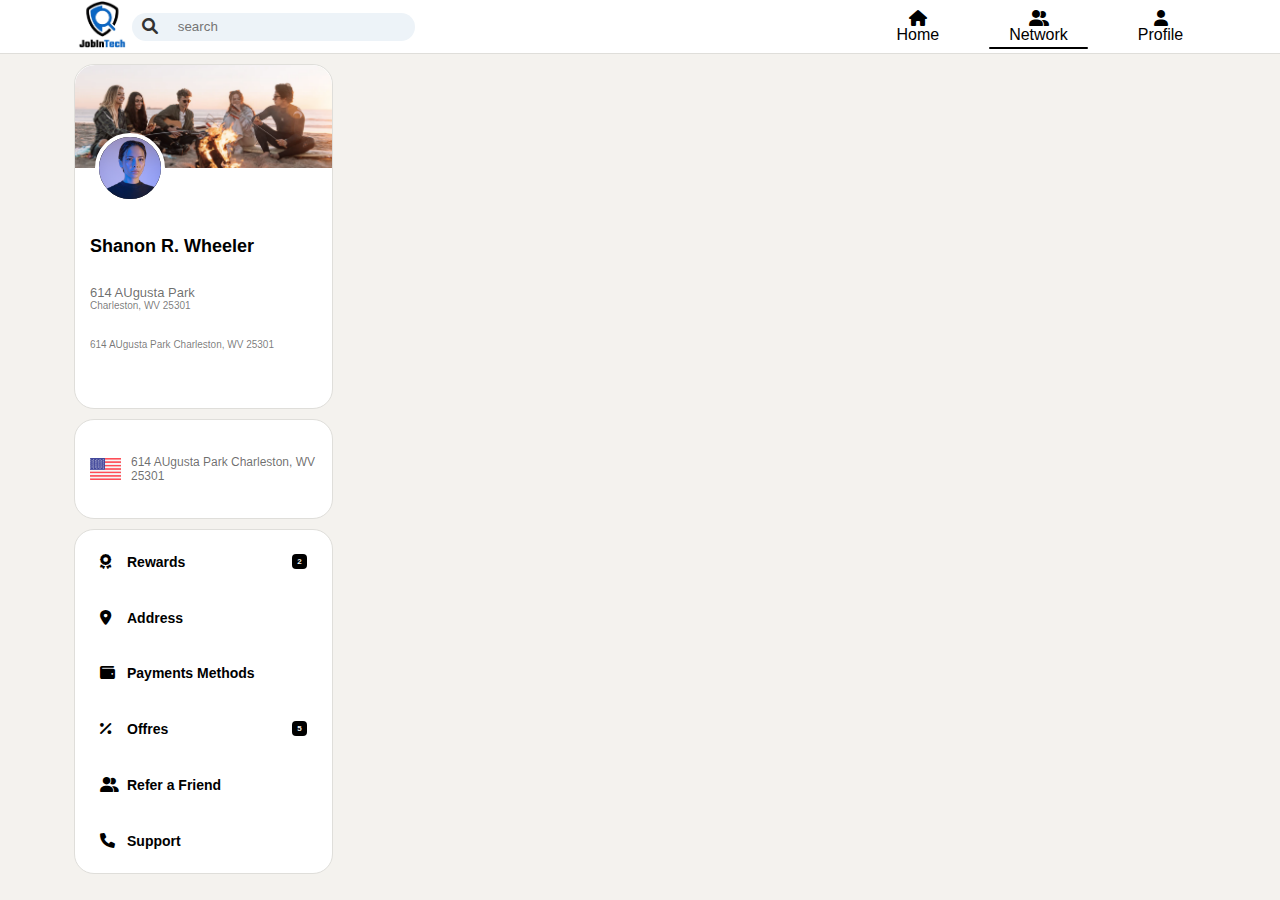
==== pages/network.html @ 42af4182 "add featurs to other pages" ====
<!DOCTYPE html>
<html lang="en">
  <head>
    <meta charset="UTF-8">
    <meta name="viewport" content="width=device-width, initial-scale=1.0">
    <title>JoblnTech</title>
    <!-- link -->
    <link rel="stylesheet" href="../assest/css/style.css">

    <!-- link local -->
    <link rel="stylesheet" href="../assest/css/network.css">

    <!-- link icons -->
     <link rel="shortcut icon" href="../assest/images/logo banner.png" type="image/x-icon">
    <link rel="stylesheet"
      href="https://cdnjs.cloudflare.com/ajax/libs/font-awesome/6.0.0-beta3/css/all.min.css">

  </head>
  <body>
  
    <div class="grid-container">

      <nav class="header">
        <div class="logo-search">
          <a href="../index.html"><img src="../assest/images/logo banner.png"
              alt="JoblnTech"></a>
          <div class="search-area">
            <label for="nsearch"><i class="fa-solid fa-magnifying-glass" style="color: #000000;"></i></label>
            <input type="search" name="nsearch" id="nsearch" placeholder="search">
          </div>
        </div>

        <ul class="nav-full">
          <li><a href="../index.html"><i class="fa-solid fa-house" style="color: #000000;"></i><span>Home</span></a></li>
          <li><a href="network.html" id="nav-active"><i class="fa-solid fa-user-group" style="color: #000000;"></i><span>Network</span></a></li>
          <li><a href="profile.html"><i class="fa-solid fa-user" style="color: #000000;"></i><span>Profile</span></a></li>
        </ul>

        <!-- toglle menu buregr -->
        <div class="toggle">
          <div class="line fr"></div>
          <div class="line se"></div>
          <div class="line la"></div>
        </div>

      </nav>

      <div class="l-padd"></div>
      <div class="r-padd"></div>

      <!-- <aside class="sidebar">side bar</aside> -->

      <aside class="sidebar">
        <div class="miniProfile">
          <div class="cover">
            <img src="../assest/images/img/post_3.png" alt="">
          </div>
          <div class="userInfo">
            <div class="mini-profile-pic">
              <img src="../assest/images/img/5.jpg" alt="">
            </div>
            <h2>Shanon R. Wheeler</h2>
            <div class="adress">
              <h3>614 AUgusta Park</h3>
              <h3>Charleston, WV 25301</h3>
            </div>
            <h3>614 AUgusta Park Charleston, WV 25301</h3>
            <div class="box"></div>
          </div>
        </div>


        <div class="local">
          <div class="usa-flag">
            <img src="../assest/images/usa-flag.png" alt="flag">
          </div>
          <h2>614 AUgusta Park Charleston, WV 25301</h2>
        </div>


        <div class="setting">
          <ul>
            <li><div class="setting-bar"><i class="fa-solid fa-award" style="color: #000000;"></i>Rewards</div><h3>2</h3></li>
            <li><div class="setting-bar"><i class="fa-solid fa-location-dot" style="color: #000000;"></i>Address</div></li>
            <li><div class="setting-bar"><i class="fa-solid fa-wallet" style="color: #000000;"></i>Payments Methods</div></li>
            <li><div class="setting-bar"><i class="fa-solid fa-percent" style="color: #000000;"></i>Offres</div><h3>5</h3></li>
            <li><div class="setting-bar"><i class="fa-solid fa-user-group" style="color: #000000;"></i>Refer a Friend</div></li>
            <li><div class="setting-bar"><i class="fa-solid fa-phone" style="color: #000000;"></i>Support</div></li>
  
          </ul>
        </div>
      </aside>
  




      <!-- 3mer hna -->
      <main class="main">

        

      </main>




    </div>
    <script>
      const humber = document.querySelector('.toggle');
      const menuDown = document.querySelector('.nav-full');
      humber.onclick = function () {
      humber.classList.toggle('change');
      menuDown.classList.toggle('hidd-menu');
      }
    </script>
  </body>
</html>
---- assest/css/style.css ----
:root{
  --color-linkedin-blue: #0077B5;
  --color-dark-gray: #333333;
  --color-bgc-back: #F4F2EE;
  --color-white: #FFFFFF;
  --color-text: #333333;
  --color-title: #000000; 
  --color-subtitle: #555555;
  --shadow-color: rgba(0, 0, 0, 0.1);
  --border-color: #DFDEDA;

}

*{
  padding: 0;
  margin: 0;
  box-sizing: border-box;
  color: var(--color-title);  
  font-family: "Segoe UI", "Helvetica Neue", Arial, sans-serif;
}


body{
  background-color: var(--color-bgc-back);
}

a{
  text-decoration: none;
}
li{
  list-style: none;
}

.grid-container {
  display: grid;
  grid-template-areas:
    "header header header header"
    "lp sidebar main rp";

  grid-template-columns: 5% 0.3fr 1fr 5%;
  grid-template-rows: auto 1fr;
  gap: 10px;
  height: 100vh;
}

.header {
  grid-area: header;
  position: relative;

}

.r-padd, .l-padd{
  background-color: var(--color-bgc-back);
  /* visibility: hidden; */
}

.sidebar {
  grid-area: sidebar;
}

.main {
  grid-area: main;
  display: flex;
  flex-direction: column;
  gap: 10px;

  border-radius: 20px;
  height: 90vh;
  overflow: scroll;
  overflow-x: hidden;

  -ms-overflow-style: none;
  scrollbar-width: none;
}

/* header */
.header{  
  border-bottom: 1px solid var(--border-color);
  background-color: var(--color-white);
  display: flex;
  justify-content: space-between;
  align-items: center;
  padding: 0 6%;
}

.header .logo-search{
  display: flex;
  align-items: center;
  justify-content: space-between;
  width: 30%;
}
.header .logo-search img{
  width: 50px;
  height: auto;  
}

.header .search-area{
  background-color: #EDF3F8;
  padding: 5px 10px;
  border-radius: 20px;
  width: 100%;
  margin-left: 5px;
  display: flex;
  align-items: center;
  gap: 20px;
} 

.header .search-area input{
  background-color: transparent;
  border: none;
  outline: none;
  width: 100%;
}

.header .search-area label i{
  cursor: pointer;
  color: var(--color-dark-gray) !important;
}

.header ul{
  display: flex;
  justify-content: space-between;
  gap: 30px;
}

.header ul li a{
  display: flex;
  flex-direction: column;
  align-items: center;
  position: relative;
  padding: 5px 20px;
}

.header ul li a::after{
  position: absolute;
  content: '';
  width: 0%;
  height: 2px;
  border-radius: 10px;
  background-color: var(--color-title);
  bottom: 0%;
  transition: 0.4s all;
}


.header ul li a:hover::after{
  width: 100%;
}

#nav-active::after{
  width: 100% !important;
}


/* fin header */





/* side bar */

.sidebar {
  display: grid;
  grid-template-rows: repeat(30,1fr);
  row-gap: 10px;
  height: 90vh;
  background-color: var(--color-bgc-back);
 
}

.miniProfile {
  border-radius: 20px;
  grid-row: 1/14;
  background-color: var(--color-white);
  border: solid 1px var(--border-color);
}
.cover{
  border-radius: 20px 20px 0px 0px;
  height: 30%;
  width: 100%;
  overflow: hidden;
  display: flex;
  justify-content: center;
  align-items: center;
  cursor: pointer;

}
.cover img{
  border-radius: 20px 20px 0px 0px;
  width: 100%;
  height: 100%;
  object-fit: cover;
}
.userInfo{
  background-color: var(--color-white);
  height: 65%;
  border-radius: 0px 0px 20px 20px;
  position: relative;
  display: flex;
  flex-direction: column;
  justify-content: space-around;
  padding: 0px 15px;
}
.mini-profile-pic{
  width: 100%;
  height: 12%;
}
.mini-profile-pic img{
  position: absolute;
  top: -35px;
  left: 20px;
  background-color: black;
  height: 70px;
  width: 70px;
  border-radius: 100px;
  border: solid 4px var(--color-white);
  object-fit: cover;
  cursor: pointer;
}

.userInfo h2{
  font-size: 18px;
  font-weight: bold;
  cursor: pointer;
}
.userInfo h2:hover{
  text-decoration: underline;
}

.userInfo .adress h3{
  font-size: 13px;
  color: #00000095;
  font-weight: unset;
}
.userInfo h3:last-of-type {
  font-size: 10px;
  color: #00000089;
  font-weight: unset;
}


.local {
  background-color: var(--color-white); 
  border-radius: 20px;
  grid-row: 14/18;
  border: solid 1px var(--border-color);
  display: grid;
  grid-template-columns: 2% 12% auto;
  grid-template-rows: 32.5% 35% 32.5%;
  column-gap: 10px;
}
.usa-flag{
  grid-column: 2/3;
  grid-row: 2/3;
}
.usa-flag img{
  width: 100%;
  height: 100%;
  object-fit: cover;
}
.local h2{
  grid-column: 3/-1;
  grid-row: 2/3;
  font-size: 12px;
  display: flex;
  align-items: center;
  color: #00000095;
  font-weight: unset;
}

.setting {
  background-color: var(--color-white); 
  border-radius: 20px;
  grid-row: 18/31;
  padding: 14px 15px;
  border: solid 1px var(--border-color);
}
.setting ul{
  list-style-type: none;
  height: 100%;
  width: 100%;
  display: flex;
  flex-direction: column;
  justify-content: space-between;
}
.setting ul li{
  font-size: 14px;
  font-weight: bold;
  display: flex;
  justify-content: space-between;
  cursor: pointer;
  padding: 10px;
  border-radius: 8px;
}
.setting ul li:hover{
  background-color: var(--color-bgc-back);

}

.setting ul li i{
  margin-right: 7px;
  font-size: 15px;
  width: 20px;
  height: 15px;
}
.setting ul li h3{
  font-size: 8px;
  color: var(--color-bgc-back);
  background-color: black;
  width: 15px;
  height: 15px;
  display: flex;
  justify-content: center;
  align-items: center;
  border-radius: 4px;
  
}


/* toggle burger */
.toggle{
  width: 37px;
  height: 25px;
  display: flex;
  flex-direction: column;
  justify-content: space-between;
  transition: 0.4s;
  display: none;
}
.toggle .line{
  transition: 0.4s;
  width: 100%;
  height: 6px;
  border-radius: 10px;
  background-color: black;
}
.change {
  transition: 0.4s;
}
.change .se{
  display: none;
  transition: 0.4s;
}
.change .fr{
  transform: translateY(9.5px) rotate(45deg);
  transition: 0.4s;
}
.change .la{
  transform: translateY(-9.5px) rotate(-45deg);
  transition: 0.4s;
  background-color: var(--color-linkedin-blue);
  box-shadow: 0px 1px 5px var(--color-dark-gray);
}
















@media screen and (max-width: 1050px){

  .sidebar{
    background-color: red ;
    display: none;
  }
  .grid-container {
    grid-template-areas:
      "header header header header"
      "lp main main rp";
  
  }

  .header .logo-search{
    width: 40%;
  }

}

@media screen and (max-width: 700px){
  .toggle{
    display: flex;
  }
  
  .header .logo-search{
    width: 80%;
    
  }
  
  /* menu mobile */
  .nav-full{
    /* display: none !important; */
    position: absolute;
    background-color: var(--color-white);
    /* border: 1px solid var(--border-color); */
    box-shadow: 0 1px 5px var(--color-subtitle);
    top: 100%;
    left: 50%;
    transform: translate(-50%);
    width: 100%;
    padding: 0 6%;
    height: 0;
    align-items: center;
    overflow: hidden;
    transition: 0.4s;
  }

  .hidd-menu{
    height: 100px;
  }



}
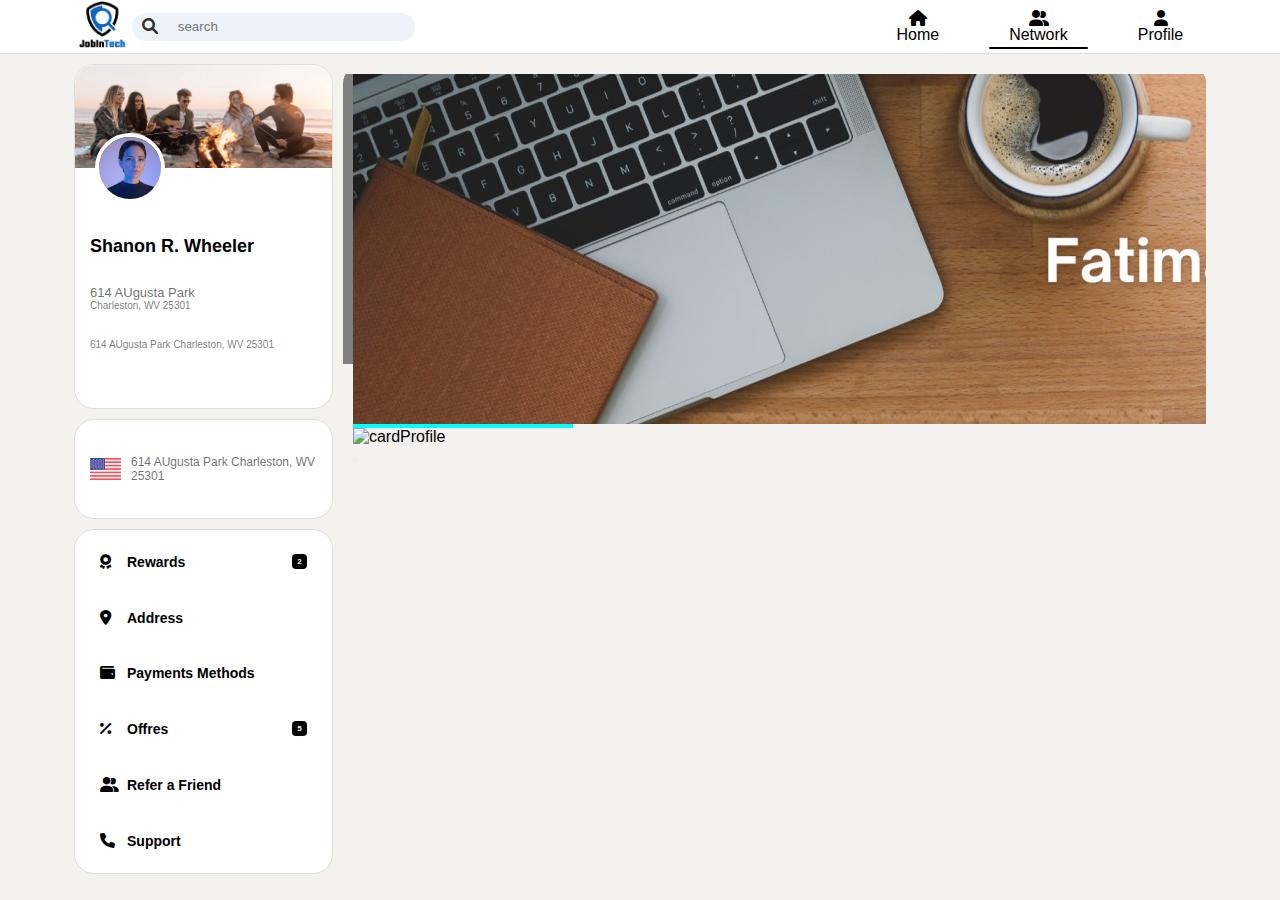
==== commit bed8d249: "hamza" ====
--- a/pages/network.html
+++ b/pages/network.html
@@ -6,6 +6,7 @@
     <title>JoblnTech</title>
     <!-- link -->
     <link rel="stylesheet" href="../assest/css/style.css">
+    <link rel="stylesheet" href="assest/css/home.css">
 
     <!-- link local -->
     <link rel="stylesheet" href="../assest/css/network.css">
@@ -22,7 +23,7 @@
 
       <nav class="header">
         <div class="logo-search">
-          <a href="../index.html"><img src="../assest/images/logo banner.png"
+          <a href="index.html"><img src="../assest/images/logo banner.png"
               alt="JoblnTech"></a>
           <div class="search-area">
             <label for="nsearch"><i class="fa-solid fa-magnifying-glass" style="color: #000000;"></i></label>
@@ -30,18 +31,11 @@
           </div>
         </div>
 
-        <ul class="nav-full">
+        <ul>
           <li><a href="../index.html"><i class="fa-solid fa-house" style="color: #000000;"></i><span>Home</span></a></li>
           <li><a href="network.html" id="nav-active"><i class="fa-solid fa-user-group" style="color: #000000;"></i><span>Network</span></a></li>
           <li><a href="profile.html"><i class="fa-solid fa-user" style="color: #000000;"></i><span>Profile</span></a></li>
         </ul>
-
-        <!-- toglle menu buregr -->
-        <div class="toggle">
-          <div class="line fr"></div>
-          <div class="line se"></div>
-          <div class="line la"></div>
-        </div>
 
       </nav>
 
@@ -90,15 +84,26 @@
           </ul>
         </div>
       </aside>
-  
 
 
 
 
       <!-- 3mer hna -->
       <main class="main">
-
-        
+        <section>
+          <div>
+              <div class="All-cards">
+                  <div class="card">
+                      <div class="Cover-img"><img src="../assest/images/img/coverlink.jpg" alt="cardCover"></div>
+                      <div class="Profil-imge"><img src="" alt="cardProfile"></div>
+                      <h4 class="nomeUser"></h4>
+                      <p class="infoUser"></p>
+                      <div><button class="AddFriend"></button></div>
+                  </div>
+  
+              </div>
+          </div>
+      </section>
 
       </main>
 
@@ -106,13 +111,6 @@
 
 
     </div>
-    <script>
-      const humber = document.querySelector('.toggle');
-      const menuDown = document.querySelector('.nav-full');
-      humber.onclick = function () {
-      humber.classList.toggle('change');
-      menuDown.classList.toggle('hidd-menu');
-      }
-    </script>
+
   </body>
 </html>--- a/assest/css/network.css
+++ b/assest/css/network.css
@@ -0,0 +1,25 @@
+*{
+    padding: 0;
+    margin: 0;
+}
+.All-cards{
+    background-color: gray;
+    margin-top: 10px;
+
+}
+.All-cards .card{
+    background-color: white;
+    height: 290px;
+    width: 220px;
+    margin: 10px;
+    border-radius: 10px;
+    
+}
+.Cover-img{
+    background-color: aqua;
+    
+}
+.Cover-img img{
+    background-size: cover;
+    width: fit-content;
+}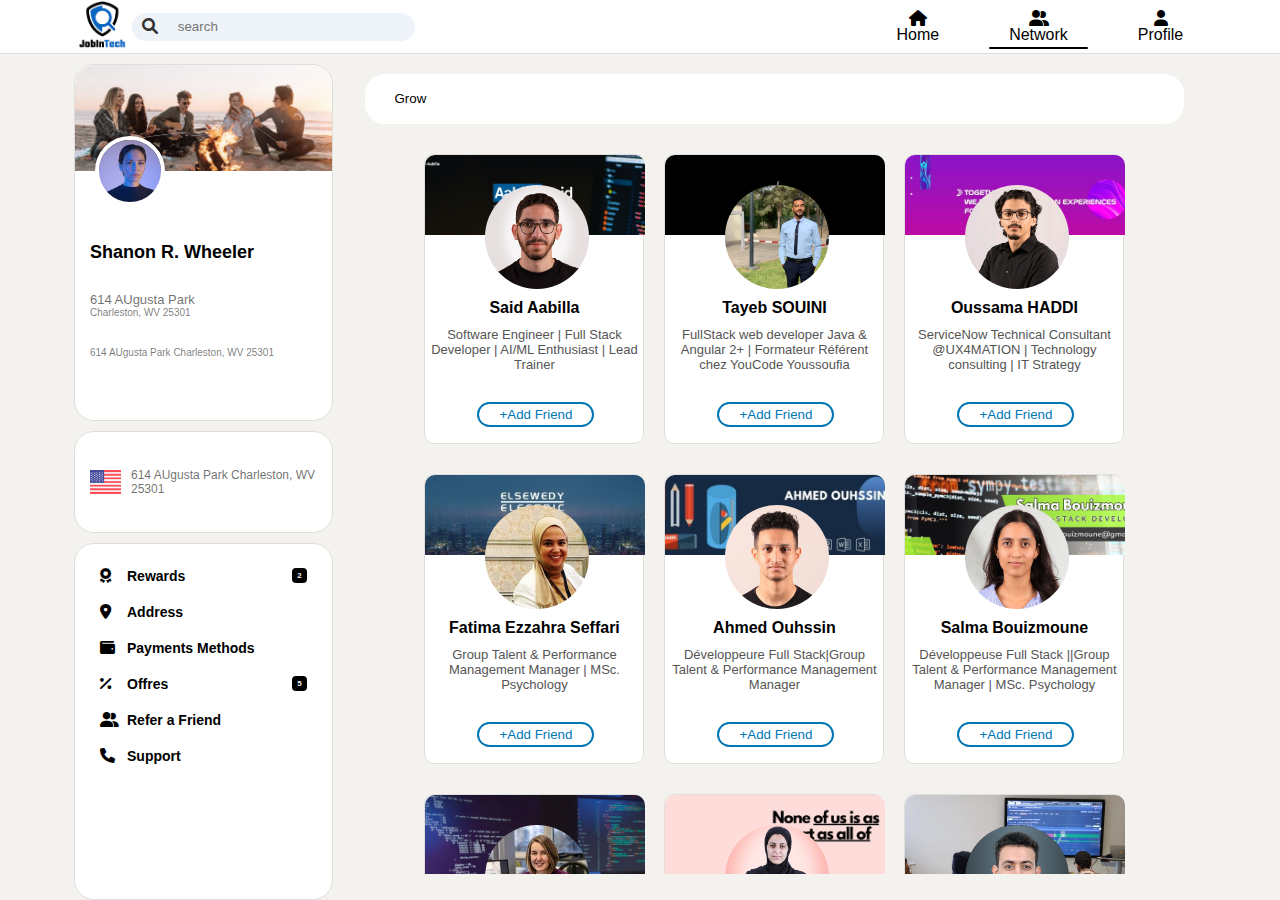
==== commit 11af6389: "add network page" ====
--- a/pages/network.html
+++ b/pages/network.html
@@ -1,116 +1,286 @@
 <!DOCTYPE html>
 <html lang="en">
-  <head>
-    <meta charset="UTF-8">
-    <meta name="viewport" content="width=device-width, initial-scale=1.0">
-    <title>JoblnTech</title>
-    <!-- link -->
-    <link rel="stylesheet" href="../assest/css/style.css">
-    <link rel="stylesheet" href="assest/css/home.css">
-
-    <!-- link local -->
-    <link rel="stylesheet" href="../assest/css/network.css">
-
-    <!-- link icons -->
-     <link rel="shortcut icon" href="../assest/images/logo banner.png" type="image/x-icon">
-    <link rel="stylesheet"
-      href="https://cdnjs.cloudflare.com/ajax/libs/font-awesome/6.0.0-beta3/css/all.min.css">
-
-  </head>
-  <body>
-  
-    <div class="grid-container">
-
-      <nav class="header">
-        <div class="logo-search">
-          <a href="index.html"><img src="../assest/images/logo banner.png"
-              alt="JoblnTech"></a>
-          <div class="search-area">
-            <label for="nsearch"><i class="fa-solid fa-magnifying-glass" style="color: #000000;"></i></label>
-            <input type="search" name="nsearch" id="nsearch" placeholder="search">
-          </div>
-        </div>
-
+
+<head>
+  <meta charset="UTF-8">
+  <meta name="viewport" content="width=device-width, initial-scale=1.0">
+  <title>JoblnTech</title>
+  <!-- link -->
+  <link rel="stylesheet" href="../assest/css/style.css">
+
+  <!-- link local -->
+  <link rel="stylesheet" href="../assest/css/network.css">
+
+  <!-- link icons -->
+  <link rel="shortcut icon" href="../assest/images/logo banner.png" type="image/x-icon">
+  <link rel="stylesheet" href="https://cdnjs.cloudflare.com/ajax/libs/font-awesome/6.0.0-beta3/css/all.min.css">
+
+</head>
+
+<body>
+
+  <div class="grid-container">
+
+    <nav class="header">
+      <div class="logo-search">
+        <a href="../index.html"><img src="../assest/images/logo banner.png" alt="JoblnTech"></a>
+        <div class="search-area">
+          <label for="nsearch"><i class="fa-solid fa-magnifying-glass" style="color: #000000;"></i></label>
+          <input type="search" name="nsearch" id="nsearch" placeholder="search">
+        </div>
+      </div>
+
+      <ul class="nav-full">
+        <li><a href="../index.html"><i class="fa-solid fa-house" style="color: #000000;"></i><span>Home</span></a></li>
+        <li><a href="network.html" id="nav-active"><i class="fa-solid fa-user-group"
+              style="color: #000000;"></i><span>Network</span></a></li>
+        <li><a href="profile.html"><i class="fa-solid fa-user" style="color: #000000;"></i><span>Profile</span></a></li>
+      </ul>
+
+      <!-- toglle menu buregr -->
+      <div class="toggle">
+        <div class="line fr"></div>
+        <div class="line se"></div>
+        <div class="line la"></div>
+      </div>
+
+    </nav>
+
+    <div class="l-padd"></div>
+    <div class="r-padd"></div>
+
+    <!-- <aside class="sidebar">side bar</aside> -->
+
+    <aside class="sidebar">
+      <div class="miniProfile">
+        <div class="cover">
+          <img src="../assest/images/img/post_3.png" alt="">
+        </div>
+        <div class="userInfo">
+          <div class="mini-profile-pic">
+            <img src="../assest/images/img/5.jpg" alt="">
+          </div>
+          <h2>Shanon R. Wheeler</h2>
+          <div class="adress">
+            <h3>614 AUgusta Park</h3>
+            <h3>Charleston, WV 25301</h3>
+          </div>
+          <h3>614 AUgusta Park Charleston, WV 25301</h3>
+          <div class="box"></div>
+        </div>
+      </div>
+
+
+      <div class="local">
+        <div class="usa-flag">
+          <img src="../assest/images/usa-flag.png" alt="flag">
+        </div>
+        <h2>614 AUgusta Park Charleston, WV 25301</h2>
+      </div>
+
+
+      <div class="setting">
         <ul>
-          <li><a href="../index.html"><i class="fa-solid fa-house" style="color: #000000;"></i><span>Home</span></a></li>
-          <li><a href="network.html" id="nav-active"><i class="fa-solid fa-user-group" style="color: #000000;"></i><span>Network</span></a></li>
-          <li><a href="profile.html"><i class="fa-solid fa-user" style="color: #000000;"></i><span>Profile</span></a></li>
+          <li>
+            <div class="setting-bar"><i class="fa-solid fa-award" style="color: #000000;"></i>Rewards</div>
+            <h3>2</h3>
+          </li>
+          <li>
+            <div class="setting-bar"><i class="fa-solid fa-location-dot" style="color: #000000;"></i>Address</div>
+          </li>
+          <li>
+            <div class="setting-bar"><i class="fa-solid fa-wallet" style="color: #000000;"></i>Payments Methods</div>
+          </li>
+          <li>
+            <div class="setting-bar"><i class="fa-solid fa-percent" style="color: #000000;"></i>Offres</div>
+            <h3>5</h3>
+          </li>
+          <li>
+            <div class="setting-bar"><i class="fa-solid fa-user-group" style="color: #000000;"></i>Refer a Friend</div>
+          </li>
+          <li>
+            <div class="setting-bar"><i class="fa-solid fa-phone" style="color: #000000;"></i>Support</div>
+          </li>
+
         </ul>
-
-      </nav>
-
-      <div class="l-padd"></div>
-      <div class="r-padd"></div>
-
-      <!-- <aside class="sidebar">side bar</aside> -->
-
-      <aside class="sidebar">
-        <div class="miniProfile">
-          <div class="cover">
-            <img src="../assest/images/img/post_3.png" alt="">
-          </div>
-          <div class="userInfo">
-            <div class="mini-profile-pic">
-              <img src="../assest/images/img/5.jpg" alt="">
+      </div>
+    </aside>
+    <!-- contenu de la page Netwerk -->
+    <main class="main">
+      <section class="network">
+        <div class="All-cards">
+          <div class="grow"><button class="growButt">Grow</button></div>
+          <div class="card">
+            <div class="Cover-img"><img src="../assest/images/img/coverSaid.jpg" alt="cardCover"></div>
+            <div class="Profil-img"><img src="../assest/images/img/profilesaid.jpg" alt="cardProfile"></div>
+            <h4 class="User-Name">Said Aabilla</h4>
+            <div>
+              <p class="infoUser">Software Engineer | Full Stack Developer | AI/ML Enthusiast | Lead Trainer
+              </p>
             </div>
-            <h2>Shanon R. Wheeler</h2>
-            <div class="adress">
-              <h3>614 AUgusta Park</h3>
-              <h3>Charleston, WV 25301</h3>
-            </div>
-            <h3>614 AUgusta Park Charleston, WV 25301</h3>
-            <div class="box"></div>
-          </div>
-        </div>
-
-
-        <div class="local">
-          <div class="usa-flag">
-            <img src="../assest/images/usa-flag.png" alt="flag">
-          </div>
-          <h2>614 AUgusta Park Charleston, WV 25301</h2>
-        </div>
-
-
-        <div class="setting">
-          <ul>
-            <li><div class="setting-bar"><i class="fa-solid fa-award" style="color: #000000;"></i>Rewards</div><h3>2</h3></li>
-            <li><div class="setting-bar"><i class="fa-solid fa-location-dot" style="color: #000000;"></i>Address</div></li>
-            <li><div class="setting-bar"><i class="fa-solid fa-wallet" style="color: #000000;"></i>Payments Methods</div></li>
-            <li><div class="setting-bar"><i class="fa-solid fa-percent" style="color: #000000;"></i>Offres</div><h3>5</h3></li>
-            <li><div class="setting-bar"><i class="fa-solid fa-user-group" style="color: #000000;"></i>Refer a Friend</div></li>
-            <li><div class="setting-bar"><i class="fa-solid fa-phone" style="color: #000000;"></i>Support</div></li>
-  
-          </ul>
-        </div>
-      </aside>
-
-
-
-
-      <!-- 3mer hna -->
-      <main class="main">
-        <section>
-          <div>
-              <div class="All-cards">
-                  <div class="card">
-                      <div class="Cover-img"><img src="../assest/images/img/coverlink.jpg" alt="cardCover"></div>
-                      <div class="Profil-imge"><img src="" alt="cardProfile"></div>
-                      <h4 class="nomeUser"></h4>
-                      <p class="infoUser"></p>
-                      <div><button class="AddFriend"></button></div>
-                  </div>
-  
-              </div>
-          </div>
+            <button class="AddFriend">+Add Friend</button>
+          </div>
+          <div class="card">
+            <div class="Cover-img"><img src="../assest/images/img/coverTayeb.jpg" alt="cardCover"></div>
+            <div class="Profil-img"><img src="../assest/images/img/proTayeb.jpg" alt="cardProfile"></div>
+            <h4 class="User-Name">Tayeb SOUINI</h4>
+            <p class="infoUser">FullStack web developer Java & Angular 2+ | Formateur Référent chez YouCode Youssoufia
+            </p>
+            <button class="AddFriend">+Add Friend</button>
+          </div>
+          <div class="card">
+            <div class="Cover-img"><img src="../assest/images/img/coverOssa.jpg" alt="cardCover"></div>
+            <div class="Profil-img"><img src="../assest/images/img/profilOussa.jpg" alt="cardProfile"></div>
+            <h4 class="User-Name">Oussama HADDI</h4>
+            <p class="infoUser">ServiceNow Technical Consultant @UX4MATION | Technology consulting | IT Strategy</p>
+            <button class="AddFriend">+Add Friend</button>
+          </div>
+          <div class="card">
+            <div class="Cover-img"><img src="../assest/images/img/coverfati.jpg" alt="cardCover"></div>
+            <div class="Profil-img"><img src="../assest/images/img/profilFati.jpg" alt="cardProfile"></div>
+            <h4 class="User-Name">Fatima Ezzahra Seffari</h4>
+            <p class="infoUser">Group Talent & Performance Management Manager | MSc. Psychology </p>
+            <button class="AddFriend">+Add Friend</button>
+          </div>
+          <div class="card">
+            <div class="Cover-img"><img src="../assest/images/img/cover1.jpg" alt="cardCover"></div>
+            <div class="Profil-img"><img src="../assest/images/img/profileAhmed.jpg" alt="cardProfile"></div>
+            <h4 class="User-Name">Ahmed Ouhssin</h4>
+            <p class="infoUser">Développeure Full Stack|Group Talent & Performance Management Manager</p>
+            <button class="AddFriend">+Add Friend</button>
+          </div>
+          <div class="card">
+            <div class="Cover-img"><img src="../assest/images/img/coverSalma.jpg" alt="cardCover"></div>
+            <div class="Profil-img"><img src="../assest/images/img/proSalma.jpg" alt="cardProfile"></div>
+            <h4 class="User-Name">Salma Bouizmoune</h4>
+            <p class="infoUser">Développeuse Full Stack ||Group Talent & Performance Management Manager | MSc.
+              Psychology </p>
+            <button class="AddFriend">+Add Friend</button>
+          </div>
+          <div class="card">
+            <div class="Cover-img"><img src="../assest/images/img/cover2.jpg" alt="cardCover"></div>
+            <div class="Profil-img"><img src="../assest/images/img/prolink.jpg" alt="cardProfile"></div>
+            <h4 class="User-Name">Aline Andresson</h4>
+            <p class="infoUser">Développeuse Full Stack | Designer UX/UI | Technology consulting Performance Management
+            </p>
+            <button class="AddFriend">+Add Friend</button>
+          </div>
+          <div class="card">
+            <div class="Cover-img"><img src="../assest/images/img/coverMina.jpg" alt="cardCover"></div>
+            <div class="Profil-img"><img src="../assest/images/img/proMina.jpg" alt="cardProfile"></div>
+            <h4 class="User-Name">Mina Aloui</h4>
+            <p class="infoUser">Développeuse Full Stack || Designer UX/UI | Technology consulting Performance Management
+            </p>
+            <button class="AddFriend">+Add Friend</button>
+          </div>
+          <div class="card">
+            <div class="Cover-img"><img src="../assest/images/img/coverAbdellhamid.jpg" alt="cardCover"></div>
+            <div class="Profil-img"><img src="../assest/images/img/proAbdelhamid.jpg" alt="cardProfile"></div>
+            <h4 class="User-Name">Abdelhamid Nouri</h4>
+            <p class="infoUser"> Développeure Full Stack|Group Talent & Performance Management |Group Talent</p>
+            <button class="AddFriend">+Add Friend</button>
+          </div>
+          <div class="card">
+            <div class="Cover-img"><img src="../assest/images/img/coverhamza.jpg" alt="cardCover"></div>
+            <div class="Profil-img"><img src="../assest/images/img/hamza-mansouri.jpg" alt="cardProfile"></div>
+            <h4 class="User-Name">Hamza Mansouri</h4>
+            <p class="infoUser">Déveloper Full Stack || Designer UX/UI || AI/ML Enthusiast | Lead Trainer| Manager</p>
+            <button class="AddFriend">+Add Friend</button>
+          </div>
+          <div class="card">
+            <div class="Cover-img"><img src="../assest/images/img/coverlink.jpg" alt="cardCover"></div>
+            <div class="Profil-img"><img src="../assest/images/img/profati1.jpg" alt="cardProfile"></div>
+            <h4 class="User-Name">Fatima Ezzahra Seffari</h4>
+            <p class="infoUser">Développeuse Full Stack || Designer UX/UI | Technology consulting Performance Management
+            </p>
+            <button class="AddFriend">+Add Friend</button>
+          </div>
+          <div class="card">
+            <div class="Cover-img"><img src="../assest/images/img/coverToufik.jpg" alt="cardCover"></div>
+            <div class="Profil-img"><img src="../assest/images/img/proToufik.jpg" alt="cardProfile"></div>
+            <h4 class="User-Name">Toufik Samiri</h4>
+            <p class="infoUser"> Développeure Full Stack|Group Talent & Performance Management Manager</p>
+            <button class="AddFriend">+Add Friend</button>
+          </div>
+          <div class="card">
+            <div class="Cover-img"><img src="../assest/images/img/cover1.jpg" alt="cardCover"></div>
+            <div class="Profil-img"><img src="../assest/images/img/profileAhmed.jpg" alt="cardProfile"></div>
+            <h4 class="User-Name">Ahmed Ouhssin</h4>
+            <p class="infoUser">Développeure Full Stack|Group Talent & Performance Management Manager</p>
+            <button class="AddFriend">+Add Friend</button>
+          </div>
+          <div class="card">
+            <div class="Cover-img"><img src="../assest/images/img/coverSalma.jpg" alt="cardCover"></div>
+            <div class="Profil-img"><img src="../assest/images/img/proSalma.jpg" alt="cardProfile"></div>
+            <h4 class="User-Name">Salma Bouizmoune</h4>
+            <p class="infoUser">Développeuse Full Stack ||Group Talent & Performance Management Manager | MSc.
+              Psychology </p>
+            <button class="AddFriend">+Add Friend</button>
+          </div>
+          <div class="card">
+            <div class="Cover-img"><img src="../assest/images/img/cover2.jpg" alt="cardCover"></div>
+            <div class="Profil-img"><img src="../assest/images/img/prolink.jpg" alt="cardProfile"></div>
+            <h4 class="User-Name">Aline Andresson</h4>
+            <p class="infoUser">Développeuse Full Stack | Designer UX/UI | Technology consulting Performance Management
+            </p>
+            <button class="AddFriend">+Add Friend</button>
+          </div>
+          <div class="card">
+            <div class="Cover-img"><img src="../assest/images/img/coverMina.jpg" alt="cardCover"></div>
+            <div class="Profil-img"><img src="../assest/images/img/proMina.jpg" alt="cardProfile"></div>
+            <h4 class="User-Name">Mina Aloui</h4>
+            <p class="infoUser">Développeuse Full Stack || Designer UX/UI | Technology consulting Performance Management
+            </p>
+            <button class="AddFriend">+Add Friend</button>
+          </div>
+          <div class="card">
+            <div class="Cover-img"><img src="../assest/images/img/coverAbdellhamid.jpg" alt="cardCover"></div>
+            <div class="Profil-img"><img src="../assest/images/img/proAbdelhamid.jpg" alt="cardProfile"></div>
+            <h4 class="User-Name">Abdelhamid Nouri</h4>
+            <p class="infoUser"> Développeure Full Stack|Group Talent & Performance Management |Group Talent</p>
+            <button class="AddFriend">+Add Friend</button>
+          </div>
+          <div class="card">
+            <div class="Cover-img"><img src="../assest/images/img/coverhamza.jpg" alt="cardCover"></div>
+            <div class="Profil-img"><img src="../assest/images/img/hamza-mansouri.jpg" alt="cardProfile"></div>
+            <h4 class="User-Name">Hamza Mansouri</h4>
+            <p class="infoUser">Déveloper Full Stack || Designer UX/UI || AI/ML Enthusiast | Lead Trainer| Manager</p>
+            <button class="AddFriend">+Add Friend</button>
+          </div>
+          <div class="card">
+            <div class="Cover-img"><img src="../assest/images/img/coverlink.jpg" alt="cardCover"></div>
+            <div class="Profil-img"><img src="../assest/images/img/profati1.jpg" alt="cardProfile"></div>
+            <h4 class="User-Name">Fatima Ezzahra Seffari</h4>
+            <p class="infoUser">Développeuse Full Stack || Designer UX/UI | Technology consulting Performance Management
+            </p>
+            <button class="AddFriend">+Add Friend</button>
+          </div>
+          <div class="card">
+            <div class="Cover-img"><img src="../assest/images/img/coverToufik.jpg" alt="cardCover"></div>
+            <div class="Profil-img"><img src="../assest/images/img/proToufik.jpg" alt="cardProfile"></div>
+            <h4 class="User-Name">Toufik Samiri</h4>
+            <p class="infoUser"> Développeure Full Stack|Group Talent & Performance Management Manager</p>
+            <button class="AddFriend">+Add Friend</button>
+          </div>
+
+        </div>
+
       </section>
 
-      </main>
-
-
-
-
-    </div>
-
-  </body>
+    </main>
+
+
+
+
+  </div>
+  <script>
+    const humber = document.querySelector('.toggle');
+    const menuDown = document.querySelector('.nav-full');
+    humber.onclick = function () {
+      humber.classList.toggle('change');
+      menuDown.classList.toggle('hidd-menu');
+    }
+  </script>
+</body>
+
 </html>--- a/assest/css/style.css
+++ b/assest/css/style.css
@@ -164,7 +164,7 @@
   display: grid;
   grid-template-rows: repeat(30,1fr);
   row-gap: 10px;
-  height: 90vh;
+  height: auto;
   background-color: var(--color-bgc-back);
  
 }
@@ -174,6 +174,11 @@
   grid-row: 1/14;
   background-color: var(--color-white);
   border: solid 1px var(--border-color);
+  overflow: scroll;
+  overflow-x: hidden;
+
+  -ms-overflow-style: none;
+  scrollbar-width: none;
 }
 .cover{
   border-radius: 20px 20px 0px 0px;
@@ -184,7 +189,6 @@
   justify-content: center;
   align-items: center;
   cursor: pointer;
-
 }
 .cover img{
   border-radius: 20px 20px 0px 0px;
@@ -253,6 +257,12 @@
 .usa-flag{
   grid-column: 2/3;
   grid-row: 2/3;
+
+  overflow: scroll;
+  overflow-x: hidden;
+
+  -ms-overflow-style: none;
+  scrollbar-width: none;
 }
 .usa-flag img{
   width: 100%;
@@ -275,10 +285,18 @@
   grid-row: 18/31;
   padding: 14px 15px;
   border: solid 1px var(--border-color);
+
+  overflow: scroll;
+  overflow-x: hidden;
+
+  -ms-overflow-style: none;
+  scrollbar-width: none;
+  
+
+
 }
 .setting ul{
   list-style-type: none;
-  height: 100%;
   width: 100%;
   display: flex;
   flex-direction: column;
@@ -420,13 +438,12 @@
   }
 
 
-
-}
-
-
-
-
-
-
-
-
+}
+
+
+
+
+
+
+
+
--- a/assest/css/network.css
+++ b/assest/css/network.css
@@ -1,25 +1,131 @@
-*{
-    padding: 0;
-    margin: 0;
-}
-.All-cards{
-    background-color: gray;
-    margin-top: 10px;
+:root {
+    --color-linkedin-blue: #0077B5;
+    --color-dark-gray: #333333;
+    --color-bgc-back: #F4F2EE;
+    --color-white: #FFFFFF;
+    --color-text: #333333;
+    --color-title: #000000;
+    --color-subtitle: #555555;
+    --shadow-color: rgba(0, 0, 0, 0.1);
+    --border-color: #DFDEDA;
 
 }
-.All-cards .card{
-    background-color: white;
+/* Upper cards */
+.grow {
+    width: 95%;
+    height: 50px;
+    background-color: var(--color-white);
+    border-radius: 20px;
+}
+
+.growButt {
+    background-color: var(--color-white);
+    border: none;
+    position: relative;
+    padding: 0 10px 0 10px;
+    height: 100%;
+    cursor: pointer;
+    margin-left: 20px;
+    border-bottom: transparent solid 2px;
+    transition: 0.4s;
+    font-weight: 300px;
+}
+
+.growButt:hover {
+    background-color: var(--color-bgc-back);
+    border-bottom: #000000 solid 2px;
+}
+ 
+
+.All-cards {
+
+    margin-top: 10px;
+    border-radius: 10px;
+    display: flex;
+    justify-content: center;
+    flex-wrap: wrap;
+    gap: 20px;
+
+}
+
+.All-cards .card {
+    background-color: var(--color-white);
     height: 290px;
     width: 220px;
-    margin: 10px;
+    margin-top: 10px;
     border-radius: 10px;
-    
+    border: 1px solid var(--border-color);
+    transition: 0.4s
 }
-.Cover-img{
-    background-color: aqua;
-    
+
+.All-cards .card:hover {
+    box-shadow: 0 10px 10px var(--border-color);
 }
-.Cover-img img{
-    background-size: cover;
-    width: fit-content;
+
+.Cover-img {
+    height: 80px;
+    width: 220px;
+    border-radius: 10px 10px 0 0;
+
+}
+
+.Cover-img img {
+    object-fit: cover;
+    width: 220px;
+    height: 80px;
+    border-radius: 10px 10px 0 0;
+}
+
+.Profil-img {
+    width: 104px;
+    height: 104px;
+    border-radius: 100px;
+    position: relative;
+    bottom: 50px;
+    left: 60px;
+    cursor: pointer;
+}
+
+.Profil-img img {
+    position: relative;
+    object-fit: cover;
+    width: 104px;
+    height: 104px;
+    box-sizing: border-box;
+    background-clip: content-box;
+    border: 0 solid transparent;
+    border-radius: 50%;
+}
+
+.User-Name {
+    position: relative;
+    bottom: 40px;
+    text-align: center;
+    font-weight: 600;
+    cursor: pointer;
+}
+
+.infoUser {
+    text-align: center;
+    color: var(--color-subtitle);
+    position: relative;
+    bottom: 30px;
+    font-size: small;
+}
+
+.AddFriend {
+    position: relative;
+    left: 52px;
+    background-color: var(--color-white);
+    color: var(--color-linkedin-blue);
+    border-radius: 30px;
+    border: solid 2px var(--color-linkedin-blue);
+    padding: 3px 20px 3px 20px;
+    text-align: center;
+    cursor: pointer;
+}
+
+.AddFriend:hover {
+    color: #004182 !important;
+    background-color: rgb(55, 143, 233, 0.1);
 }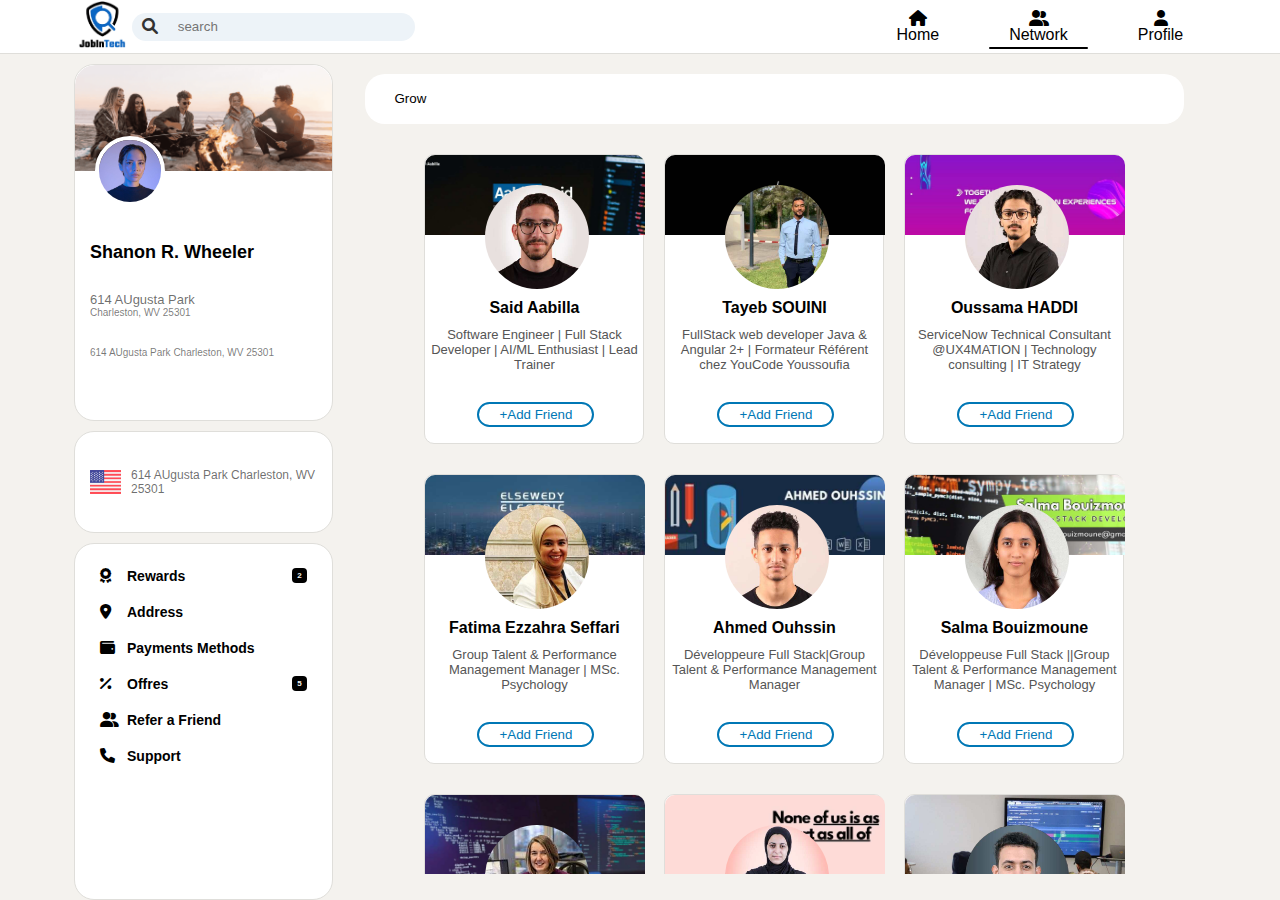
==== commit ad651a89: "fin test" ====
--- a/pages/network.html
+++ b/pages/network.html
@@ -4,6 +4,10 @@
 <head>
   <meta charset="UTF-8">
   <meta name="viewport" content="width=device-width, initial-scale=1.0">
+  <meta name="description" content="find job and offre a job">
+  <meta name="keywords" content="job search, career opportunities, professional networking, employment, find work, career growth, job listings, recruitment, talent network, job platform, hiring, professional connections, business networking, job board, work opportunities">
+  <meta name="author" content="Hamza saaf">
+
   <title>JoblnTech</title>
   <!-- link -->
   <link rel="stylesheet" href="../assest/css/style.css">
@@ -54,11 +58,11 @@
     <aside class="sidebar">
       <div class="miniProfile">
         <div class="cover">
-          <img src="../assest/images/img/post_3.png" alt="">
+          <img src="../assest/images/img/post_3.png" alt="cover side image">
         </div>
         <div class="userInfo">
           <div class="mini-profile-pic">
-            <img src="../assest/images/img/5.jpg" alt="">
+            <img src="../assest/images/img/5.jpg" alt="side image profile">
           </div>
           <h2>Shanon R. Wheeler</h2>
           <div class="adress">
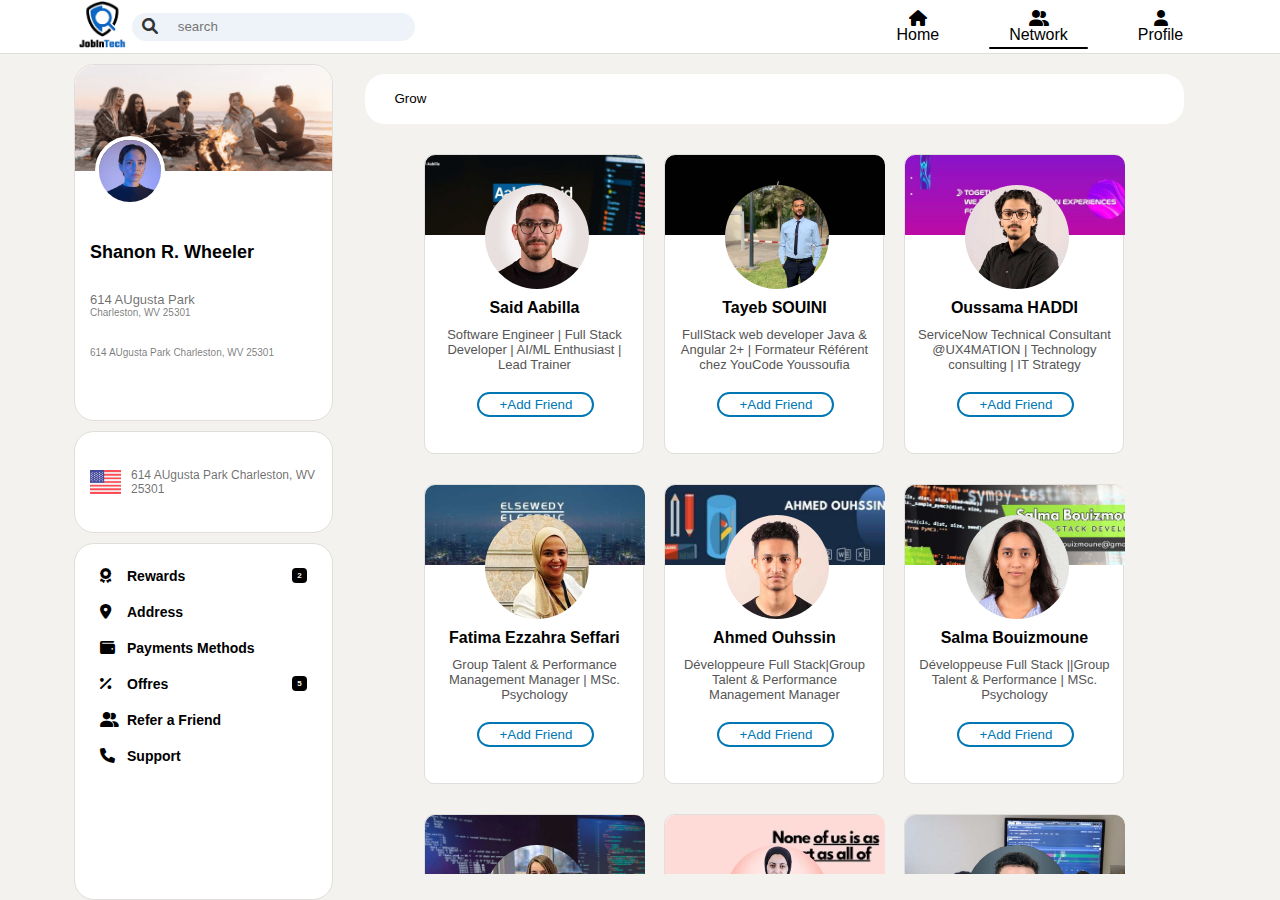
==== commit 29ea4ef2: "add search" ====
--- a/pages/network.html
+++ b/pages/network.html
@@ -18,7 +18,12 @@
   <!-- link icons -->
   <link rel="shortcut icon" href="../assest/images/logo banner.png" type="image/x-icon">
   <link rel="stylesheet" href="https://cdnjs.cloudflare.com/ajax/libs/font-awesome/6.0.0-beta3/css/all.min.css">
-
+  <style>
+    .hide{
+      display: none !important;
+      transition: 0.4s;
+    }
+  </style>
 </head>
 
 <body>
@@ -30,7 +35,7 @@
         <a href="../index.html"><img src="../assest/images/logo banner.png" alt="JoblnTech"></a>
         <div class="search-area">
           <label for="nsearch"><i class="fa-solid fa-magnifying-glass" style="color: #000000;"></i></label>
-          <input type="search" name="nsearch" id="nsearch" placeholder="search">
+          <input id="searchNetwork" type="search" name="nsearch" id="nsearch" placeholder="search">
         </div>
       </div>
 
@@ -109,9 +114,12 @@
         </ul>
       </div>
     </aside>
+
+
+
     <!-- contenu de la page Netwerk -->
     <main class="main">
-      <section class="network">
+      <section class="network" id="networkId">
         <div class="All-cards">
           <div class="grow"><button class="growButt">Grow</button></div>
           <div class="card">
@@ -157,7 +165,7 @@
             <div class="Cover-img"><img src="../assest/images/img/coverSalma.jpg" alt="cardCover"></div>
             <div class="Profil-img"><img src="../assest/images/img/proSalma.jpg" alt="cardProfile"></div>
             <h4 class="User-Name">Salma Bouizmoune</h4>
-            <p class="infoUser">Développeuse Full Stack ||Group Talent & Performance Management Manager | MSc.
+            <p class="infoUser">Développeuse Full Stack ||Group Talent & Performance | MSc.
               Psychology </p>
             <button class="AddFriend">+Add Friend</button>
           </div>
@@ -173,7 +181,7 @@
             <div class="Cover-img"><img src="../assest/images/img/coverMina.jpg" alt="cardCover"></div>
             <div class="Profil-img"><img src="../assest/images/img/proMina.jpg" alt="cardProfile"></div>
             <h4 class="User-Name">Mina Aloui</h4>
-            <p class="infoUser">Développeuse Full Stack || Designer UX/UI | Technology consulting Performance Management
+            <p class="infoUser">Développeuse Full Stack || Designer UX/UI | Technology consult
             </p>
             <button class="AddFriend">+Add Friend</button>
           </div>
@@ -217,7 +225,7 @@
             <div class="Cover-img"><img src="../assest/images/img/coverSalma.jpg" alt="cardCover"></div>
             <div class="Profil-img"><img src="../assest/images/img/proSalma.jpg" alt="cardProfile"></div>
             <h4 class="User-Name">Salma Bouizmoune</h4>
-            <p class="infoUser">Développeuse Full Stack ||Group Talent & Performance Management Manager | MSc.
+            <p class="infoUser">Développeuse Full Stack ||Group Talent & Performance.
               Psychology </p>
             <button class="AddFriend">+Add Friend</button>
           </div>
@@ -284,6 +292,35 @@
       humber.classList.toggle('change');
       menuDown.classList.toggle('hidd-menu');
     }
+
+    // search :
+
+    // networkId,
+
+    let searchNet = document.getElementById("searchNetwork");
+
+    searchNet.addEventListener('keyup', function(){
+
+      let search = this.value.toLowerCase();
+      let listCard = document.querySelectorAll("#networkId .card");
+
+      for (let i of listCard) {
+
+        let item = i.innerHTML.toLowerCase();
+
+        if ( item.indexOf(search) === -1 ){
+          i.classList.add('hide');
+        }else{
+          i.classList.remove('hide');
+        }
+
+
+      }
+        
+    })
+
+
+
   </script>
 </body>
 
--- a/assest/css/style.css
+++ b/assest/css/style.css
@@ -431,6 +431,7 @@
     align-items: center;
     overflow: hidden;
     transition: 0.4s;
+    z-index: 1000;
   }
 
   .hidd-menu{
--- a/assest/css/network.css
+++ b/assest/css/network.css
@@ -50,12 +50,13 @@
 
 .All-cards .card {
     background-color: var(--color-white);
-    height: 290px;
+    height: 300px;
     width: 220px;
     margin-top: 10px;
     border-radius: 10px;
     border: 1px solid var(--border-color);
-    transition: 0.4s
+    transition: 0.4s;
+
 }
 
 .All-cards .card:hover {
@@ -111,10 +112,13 @@
     position: relative;
     bottom: 30px;
     font-size: small;
+    width: 90%;
+    margin: 0 auto;
 }
 
 .AddFriend {
     position: relative;
+    top: -10px;
     left: 52px;
     background-color: var(--color-white);
     color: var(--color-linkedin-blue);
@@ -128,4 +132,6 @@
 .AddFriend:hover {
     color: #004182 !important;
     background-color: rgb(55, 143, 233, 0.1);
-}+}
+
+
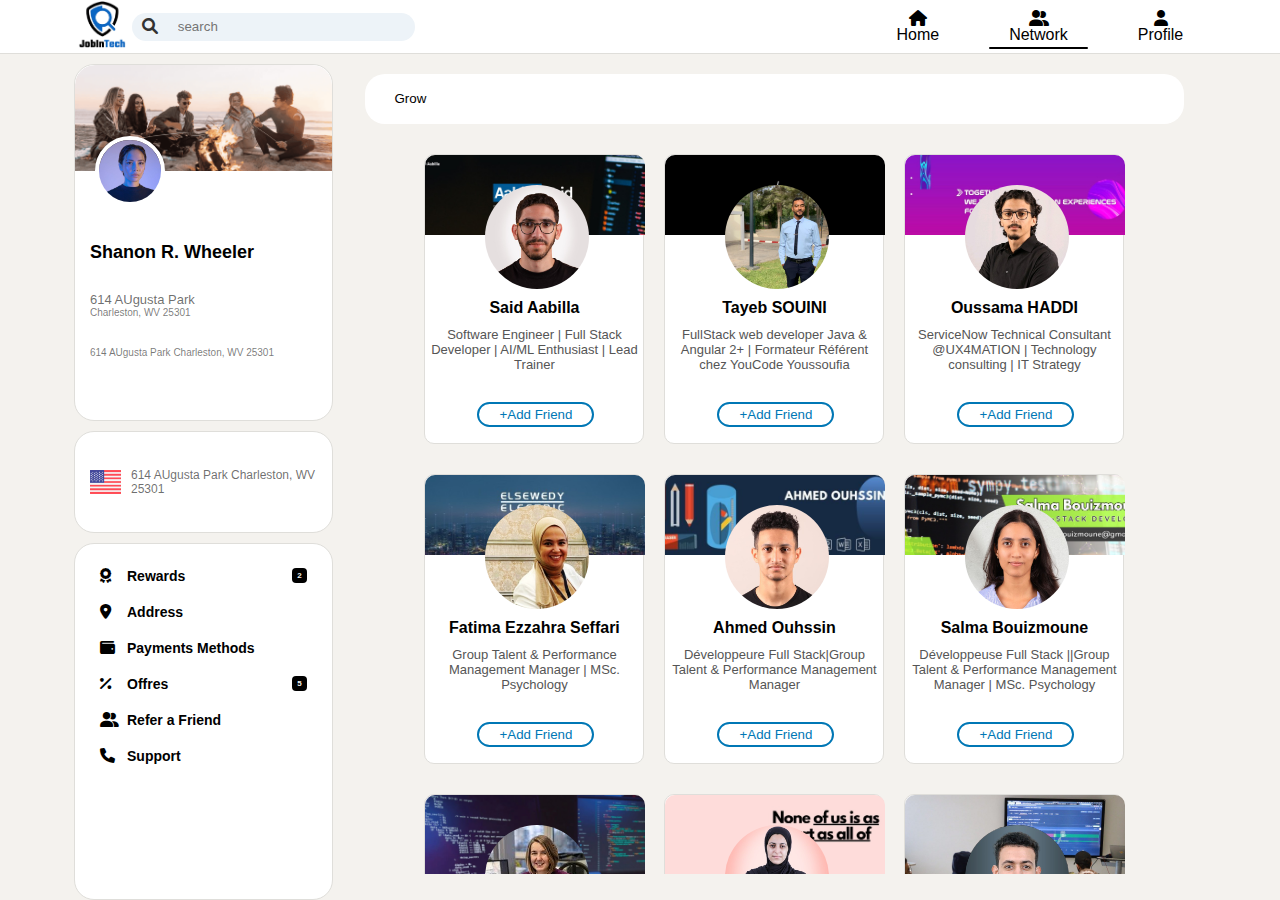
==== commit 85a396ef: "la changement des size responsivement" ====
--- a/pages/network.html
+++ b/pages/network.html
@@ -4,10 +4,6 @@
 <head>
   <meta charset="UTF-8">
   <meta name="viewport" content="width=device-width, initial-scale=1.0">
-  <meta name="description" content="find job and offre a job">
-  <meta name="keywords" content="job search, career opportunities, professional networking, employment, find work, career growth, job listings, recruitment, talent network, job platform, hiring, professional connections, business networking, job board, work opportunities">
-  <meta name="author" content="Hamza saaf">
-
   <title>JoblnTech</title>
   <!-- link -->
   <link rel="stylesheet" href="../assest/css/style.css">
@@ -18,12 +14,7 @@
   <!-- link icons -->
   <link rel="shortcut icon" href="../assest/images/logo banner.png" type="image/x-icon">
   <link rel="stylesheet" href="https://cdnjs.cloudflare.com/ajax/libs/font-awesome/6.0.0-beta3/css/all.min.css">
-  <style>
-    .hide{
-      display: none !important;
-      transition: 0.4s;
-    }
-  </style>
+
 </head>
 
 <body>
@@ -35,7 +26,7 @@
         <a href="../index.html"><img src="../assest/images/logo banner.png" alt="JoblnTech"></a>
         <div class="search-area">
           <label for="nsearch"><i class="fa-solid fa-magnifying-glass" style="color: #000000;"></i></label>
-          <input id="searchNetwork" type="search" name="nsearch" id="nsearch" placeholder="search">
+          <input type="search" name="nsearch" id="nsearch" placeholder="search">
         </div>
       </div>
 
@@ -63,11 +54,11 @@
     <aside class="sidebar">
       <div class="miniProfile">
         <div class="cover">
-          <img src="../assest/images/img/post_3.png" alt="cover side image">
+          <img src="../assest/images/img/post_3.png" alt="">
         </div>
         <div class="userInfo">
           <div class="mini-profile-pic">
-            <img src="../assest/images/img/5.jpg" alt="side image profile">
+            <img src="../assest/images/img/5.jpg" alt="">
           </div>
           <h2>Shanon R. Wheeler</h2>
           <div class="adress">
@@ -114,12 +105,9 @@
         </ul>
       </div>
     </aside>
-
-
-
     <!-- contenu de la page Netwerk -->
     <main class="main">
-      <section class="network" id="networkId">
+      <section class="network">
         <div class="All-cards">
           <div class="grow"><button class="growButt">Grow</button></div>
           <div class="card">
@@ -165,7 +153,7 @@
             <div class="Cover-img"><img src="../assest/images/img/coverSalma.jpg" alt="cardCover"></div>
             <div class="Profil-img"><img src="../assest/images/img/proSalma.jpg" alt="cardProfile"></div>
             <h4 class="User-Name">Salma Bouizmoune</h4>
-            <p class="infoUser">Développeuse Full Stack ||Group Talent & Performance | MSc.
+            <p class="infoUser">Développeuse Full Stack ||Group Talent & Performance Management Manager | MSc.
               Psychology </p>
             <button class="AddFriend">+Add Friend</button>
           </div>
@@ -181,7 +169,7 @@
             <div class="Cover-img"><img src="../assest/images/img/coverMina.jpg" alt="cardCover"></div>
             <div class="Profil-img"><img src="../assest/images/img/proMina.jpg" alt="cardProfile"></div>
             <h4 class="User-Name">Mina Aloui</h4>
-            <p class="infoUser">Développeuse Full Stack || Designer UX/UI | Technology consult
+            <p class="infoUser">Développeuse Full Stack || Designer UX/UI | Technology consulting Performance Management
             </p>
             <button class="AddFriend">+Add Friend</button>
           </div>
@@ -225,7 +213,7 @@
             <div class="Cover-img"><img src="../assest/images/img/coverSalma.jpg" alt="cardCover"></div>
             <div class="Profil-img"><img src="../assest/images/img/proSalma.jpg" alt="cardProfile"></div>
             <h4 class="User-Name">Salma Bouizmoune</h4>
-            <p class="infoUser">Développeuse Full Stack ||Group Talent & Performance.
+            <p class="infoUser">Développeuse Full Stack ||Group Talent & Performance Management Manager | MSc.
               Psychology </p>
             <button class="AddFriend">+Add Friend</button>
           </div>
@@ -292,35 +280,6 @@
       humber.classList.toggle('change');
       menuDown.classList.toggle('hidd-menu');
     }
-
-    // search :
-
-    // networkId,
-
-    let searchNet = document.getElementById("searchNetwork");
-
-    searchNet.addEventListener('keyup', function(){
-
-      let search = this.value.toLowerCase();
-      let listCard = document.querySelectorAll("#networkId .card");
-
-      for (let i of listCard) {
-
-        let item = i.innerHTML.toLowerCase();
-
-        if ( item.indexOf(search) === -1 ){
-          i.classList.add('hide');
-        }else{
-          i.classList.remove('hide');
-        }
-
-
-      }
-        
-    })
-
-
-
   </script>
 </body>
 
--- a/assest/css/network.css
+++ b/assest/css/network.css
@@ -50,13 +50,12 @@
 
 .All-cards .card {
     background-color: var(--color-white);
-    height: 300px;
+    height: 290px;
     width: 220px;
     margin-top: 10px;
     border-radius: 10px;
     border: 1px solid var(--border-color);
-    transition: 0.4s;
-
+    transition: 0.4s
 }
 
 .All-cards .card:hover {
@@ -112,13 +111,10 @@
     position: relative;
     bottom: 30px;
     font-size: small;
-    width: 90%;
-    margin: 0 auto;
 }
 
 .AddFriend {
     position: relative;
-    top: -10px;
     left: 52px;
     background-color: var(--color-white);
     color: var(--color-linkedin-blue);
@@ -132,6 +128,4 @@
 .AddFriend:hover {
     color: #004182 !important;
     background-color: rgb(55, 143, 233, 0.1);
-}
-
-
+}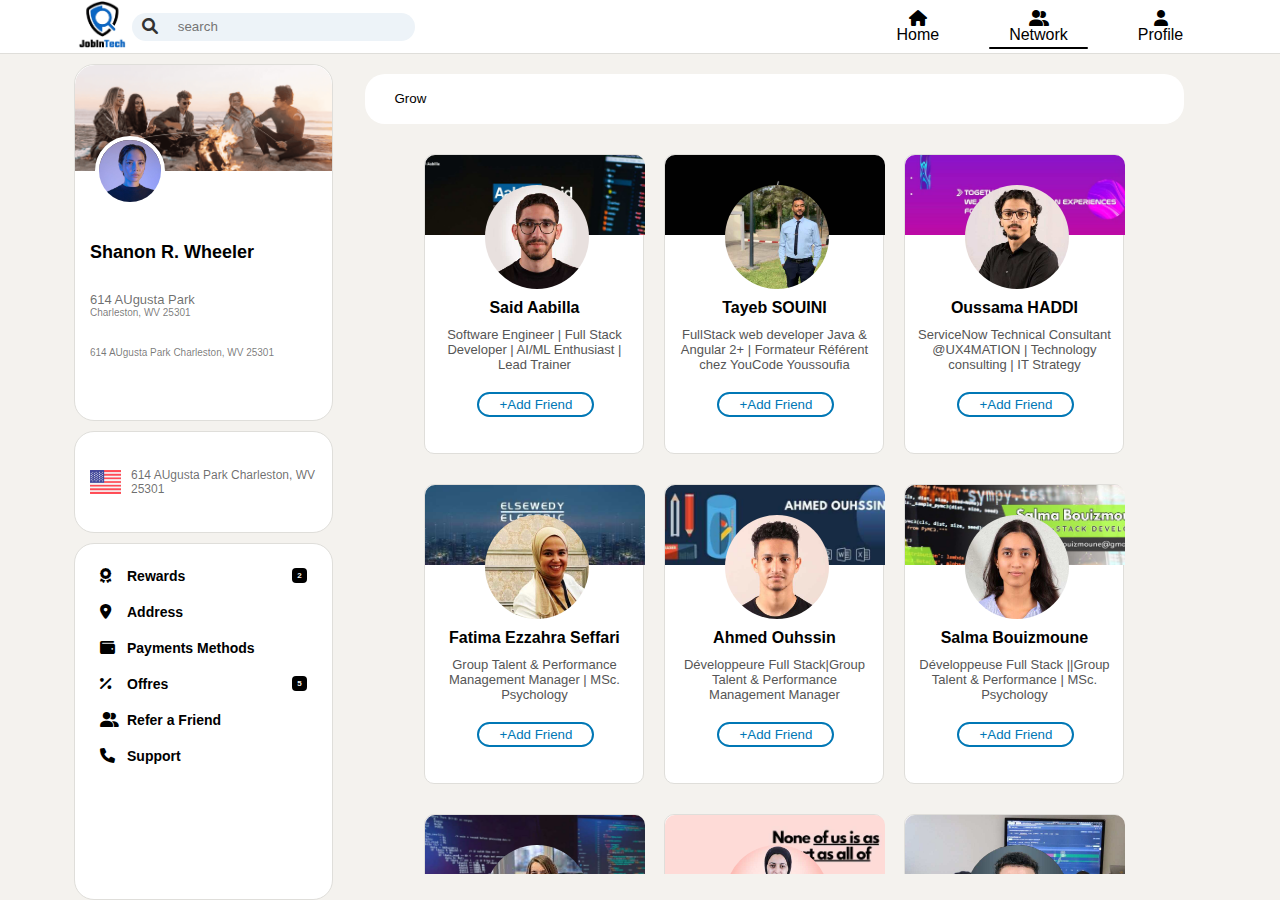
==== commit 8cda58ce: "last" ====
--- a/pages/network.html
+++ b/pages/network.html
@@ -4,6 +4,10 @@
 <head>
   <meta charset="UTF-8">
   <meta name="viewport" content="width=device-width, initial-scale=1.0">
+  <meta name="description" content="find job and offre a job">
+  <meta name="keywords" content="job search, career opportunities, professional networking, employment, find work, career growth, job listings, recruitment, talent network, job platform, hiring, professional connections, business networking, job board, work opportunities">
+  <meta name="author" content="Hamza saaf">
+
   <title>JoblnTech</title>
   <!-- link -->
   <link rel="stylesheet" href="../assest/css/style.css">
@@ -14,7 +18,12 @@
   <!-- link icons -->
   <link rel="shortcut icon" href="../assest/images/logo banner.png" type="image/x-icon">
   <link rel="stylesheet" href="https://cdnjs.cloudflare.com/ajax/libs/font-awesome/6.0.0-beta3/css/all.min.css">
-
+  <style>
+    .hide{
+      display: none !important;
+      transition: 0.4s;
+    }
+  </style>
 </head>
 
 <body>
@@ -26,7 +35,7 @@
         <a href="../index.html"><img src="../assest/images/logo banner.png" alt="JoblnTech"></a>
         <div class="search-area">
           <label for="nsearch"><i class="fa-solid fa-magnifying-glass" style="color: #000000;"></i></label>
-          <input type="search" name="nsearch" id="nsearch" placeholder="search">
+          <input id="searchNetwork" type="search" name="nsearch" id="nsearch" placeholder="search">
         </div>
       </div>
 
@@ -54,11 +63,11 @@
     <aside class="sidebar">
       <div class="miniProfile">
         <div class="cover">
-          <img src="../assest/images/img/post_3.png" alt="">
+          <img src="../assest/images/img/post_3.png" alt="cover side image">
         </div>
         <div class="userInfo">
           <div class="mini-profile-pic">
-            <img src="../assest/images/img/5.jpg" alt="">
+            <img src="../assest/images/img/5.jpg" alt="side image profile">
           </div>
           <h2>Shanon R. Wheeler</h2>
           <div class="adress">
@@ -105,9 +114,12 @@
         </ul>
       </div>
     </aside>
+
+
+
     <!-- contenu de la page Netwerk -->
     <main class="main">
-      <section class="network">
+      <section class="network" id="networkId">
         <div class="All-cards">
           <div class="grow"><button class="growButt">Grow</button></div>
           <div class="card">
@@ -153,7 +165,7 @@
             <div class="Cover-img"><img src="../assest/images/img/coverSalma.jpg" alt="cardCover"></div>
             <div class="Profil-img"><img src="../assest/images/img/proSalma.jpg" alt="cardProfile"></div>
             <h4 class="User-Name">Salma Bouizmoune</h4>
-            <p class="infoUser">Développeuse Full Stack ||Group Talent & Performance Management Manager | MSc.
+            <p class="infoUser">Développeuse Full Stack ||Group Talent & Performance | MSc.
               Psychology </p>
             <button class="AddFriend">+Add Friend</button>
           </div>
@@ -169,7 +181,7 @@
             <div class="Cover-img"><img src="../assest/images/img/coverMina.jpg" alt="cardCover"></div>
             <div class="Profil-img"><img src="../assest/images/img/proMina.jpg" alt="cardProfile"></div>
             <h4 class="User-Name">Mina Aloui</h4>
-            <p class="infoUser">Développeuse Full Stack || Designer UX/UI | Technology consulting Performance Management
+            <p class="infoUser">Développeuse Full Stack || Designer UX/UI | Technology consult
             </p>
             <button class="AddFriend">+Add Friend</button>
           </div>
@@ -213,7 +225,7 @@
             <div class="Cover-img"><img src="../assest/images/img/coverSalma.jpg" alt="cardCover"></div>
             <div class="Profil-img"><img src="../assest/images/img/proSalma.jpg" alt="cardProfile"></div>
             <h4 class="User-Name">Salma Bouizmoune</h4>
-            <p class="infoUser">Développeuse Full Stack ||Group Talent & Performance Management Manager | MSc.
+            <p class="infoUser">Développeuse Full Stack ||Group Talent & Performance.
               Psychology </p>
             <button class="AddFriend">+Add Friend</button>
           </div>
@@ -280,6 +292,35 @@
       humber.classList.toggle('change');
       menuDown.classList.toggle('hidd-menu');
     }
+
+    // search :
+
+    // networkId,
+
+    let searchNet = document.getElementById("searchNetwork");
+
+    searchNet.addEventListener('keyup', function(){
+
+      let search = this.value.toLowerCase();
+      let listCard = document.querySelectorAll("#networkId .card");
+
+      for (let i of listCard) {
+
+        let item = i.innerHTML.toLowerCase();
+
+        if ( item.indexOf(search) === -1 ){
+          i.classList.add('hide');
+        }else{
+          i.classList.remove('hide');
+        }
+
+
+      }
+        
+    })
+
+
+
   </script>
 </body>
 
--- a/assest/css/network.css
+++ b/assest/css/network.css
@@ -50,12 +50,13 @@
 
 .All-cards .card {
     background-color: var(--color-white);
-    height: 290px;
+    height: 300px;
     width: 220px;
     margin-top: 10px;
     border-radius: 10px;
     border: 1px solid var(--border-color);
-    transition: 0.4s
+    transition: 0.4s;
+
 }
 
 .All-cards .card:hover {
@@ -111,10 +112,13 @@
     position: relative;
     bottom: 30px;
     font-size: small;
+    width: 90%;
+    margin: 0 auto;
 }
 
 .AddFriend {
     position: relative;
+    top: -10px;
     left: 52px;
     background-color: var(--color-white);
     color: var(--color-linkedin-blue);
@@ -128,4 +132,6 @@
 .AddFriend:hover {
     color: #004182 !important;
     background-color: rgb(55, 143, 233, 0.1);
-}+}
+
+
